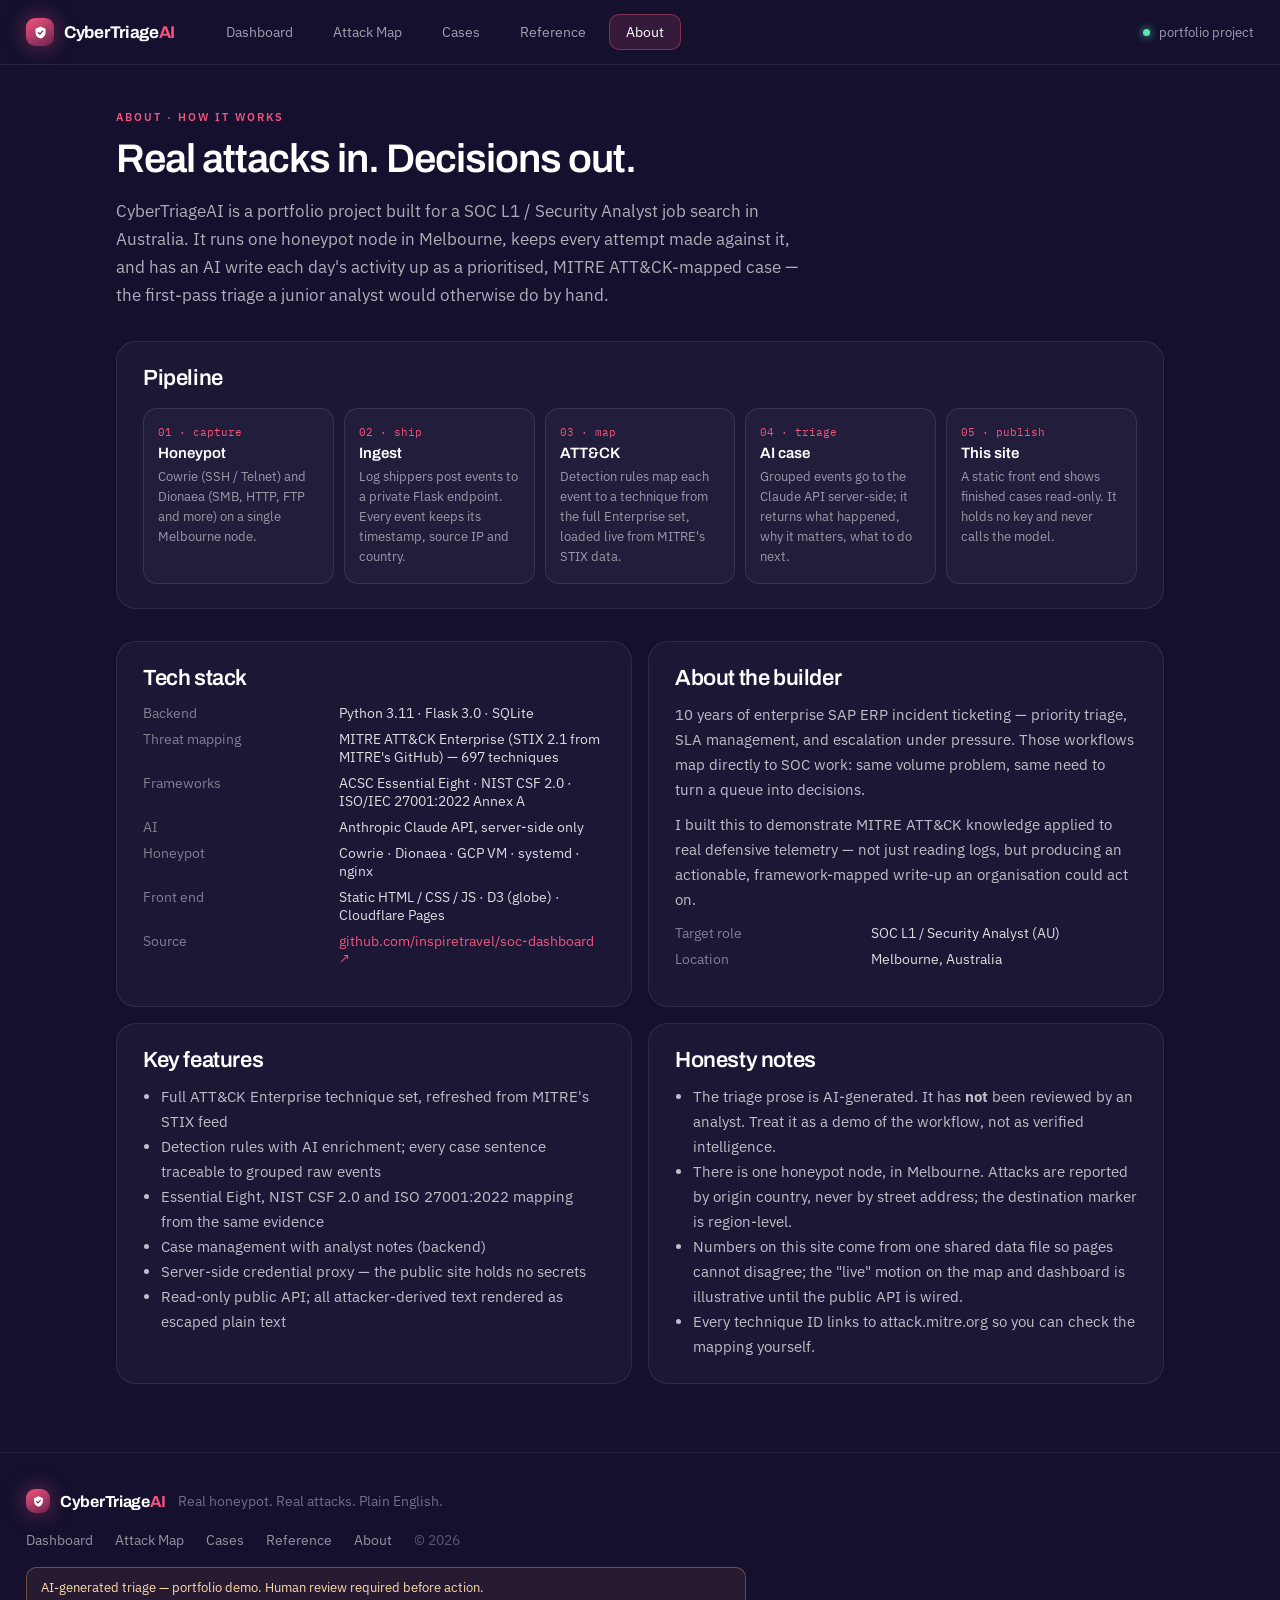
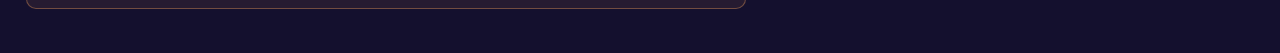
==== about.html @ eaa89131 "Static, honest CyberTriageAI front end (Deploy A) Rebuild of the Claude Design export as a deployabl" ====
<!DOCTYPE html>
<html lang="en">
<head>
<meta charset="utf-8">
<meta name="viewport" content="width=device-width, initial-scale=1">
<title>About / How it works — CyberTriageAI</title>
<meta name="description" content="Architecture, methodology and honesty notes for CyberTriageAI — a portfolio SOC triage project built on a real Melbourne honeypot.">
<link rel="preconnect" href="https://fonts.googleapis.com">
<link rel="preconnect" href="https://fonts.gstatic.com" crossorigin>
<link href="https://fonts.googleapis.com/css2?family=Archivo:wght@500;600;700&family=IBM+Plex+Sans:wght@400;500;600;700&family=IBM+Plex+Mono:wght@400;500&display=swap" rel="stylesheet">
<link rel="stylesheet" href="assets/site.css">
<style>
  main { max-width: 1100px; margin: 0 auto; padding: 40px 26px 60px; }
  h1 { font-family: Archivo, sans-serif; font-size: 40px; font-weight: 600; letter-spacing: -1px; margin: 0; line-height: 1.1; }
  h2 { font-family: Archivo, sans-serif; font-size: 22px; font-weight: 600; letter-spacing: -.4px; margin: 0 0 12px; }
  .lede { font-size: 17px; line-height: 28px; color: rgba(255,255,255,.66); max-width: 70ch; margin: 16px 0 0; }
  .grid { display: grid; grid-template-columns: repeat(2, minmax(0,1fr)); gap: 16px; margin-top: 32px; }
  .box { padding: 24px 26px; }
  .box p, .box li { font-size: 15px; line-height: 25px; color: rgba(255,255,255,.72); }
  .box p { margin: 0 0 10px; }
  .box ul { margin: 0; padding-left: 18px; }
  .flow { display: grid; grid-template-columns: repeat(5, minmax(0,1fr)); gap: 10px; margin-top: 18px; }
  .step { padding: 16px 14px; border-radius: 14px; border: 1px solid rgba(220,214,255,.12); background: rgba(220,214,255,.03); }
  .step .k { font-family: "IBM Plex Mono", monospace; font-size: 11px; color: #F2547D; }
  .step .t { font-family: Archivo, sans-serif; font-size: 15px; font-weight: 600; margin-top: 6px; }
  .step .d { font-size: 13px; line-height: 20px; color: rgba(255,255,255,.55); margin-top: 6px; }
  .kv { display: grid; grid-template-columns: 180px minmax(0,1fr); gap: 8px 16px; font-size: 14px; }
  .kv dt { color: rgba(255,255,255,.45); } .kv dd { margin: 0; color: rgba(255,255,255,.85); }
  @media (max-width: 900px) { .grid { grid-template-columns: minmax(0,1fr); } .flow { grid-template-columns: repeat(2, minmax(0,1fr)); } .kv { grid-template-columns: minmax(0,1fr); } h1 { font-size: 30px; } }
</style>
</head>
<body>

<header id="site-header"></header>

<main>
  <span class="eyebrow" style="color:#F2547D;">About · How it works</span>
  <h1 style="margin-top:12px;">Real attacks in. Decisions out.</h1>
  <p class="lede">CyberTriageAI is a portfolio project built for a SOC L1 / Security Analyst job search in Australia. It runs one honeypot node in Melbourne, keeps every attempt made against it, and has an AI write each day's activity up as a prioritised, MITRE ATT&amp;CK-mapped case — the first-pass triage a junior analyst would otherwise do by hand.</p>

  <section class="panel box" style="margin-top:32px;">
    <h2>Pipeline</h2>
    <div class="flow">
      <div class="step"><div class="k">01 · capture</div><div class="t">Honeypot</div><div class="d">Cowrie (SSH / Telnet) and Dionaea (SMB, HTTP, FTP and more) on a single Melbourne node.</div></div>
      <div class="step"><div class="k">02 · ship</div><div class="t">Ingest</div><div class="d">Log shippers post events to a private Flask endpoint. Every event keeps its timestamp, source IP and country.</div></div>
      <div class="step"><div class="k">03 · map</div><div class="t">ATT&amp;CK</div><div class="d">Detection rules map each event to a technique from the full Enterprise set, loaded live from MITRE's STIX data.</div></div>
      <div class="step"><div class="k">04 · triage</div><div class="t">AI case</div><div class="d">Grouped events go to the Claude API server-side; it returns what happened, why it matters, what to do next.</div></div>
      <div class="step"><div class="k">05 · publish</div><div class="t">This site</div><div class="d">A static front end shows finished cases read-only. It holds no key and never calls the model.</div></div>
    </div>
  </section>

  <div class="grid">
    <section class="panel box">
      <h2>Tech stack</h2>
      <dl class="kv">
        <dt>Backend</dt><dd>Python 3.11 · Flask 3.0 · SQLite</dd>
        <dt>Threat mapping</dt><dd>MITRE ATT&amp;CK Enterprise (STIX 2.1 from MITRE's GitHub) — <span id="ntech"></span> techniques</dd>
        <dt>Frameworks</dt><dd>ACSC Essential Eight · NIST CSF 2.0 · ISO/IEC 27001:2022 Annex A</dd>
        <dt>AI</dt><dd>Anthropic Claude API, server-side only</dd>
        <dt>Honeypot</dt><dd>Cowrie · Dionaea · GCP VM · systemd · nginx</dd>
        <dt>Front end</dt><dd>Static HTML / CSS / JS · D3 (globe) · Cloudflare Pages</dd>
        <dt>Source</dt><dd><a href="https://github.com/inspiretravel/soc-dashboard" target="_blank" rel="noopener noreferrer">github.com/inspiretravel/soc-dashboard ↗</a></dd>
      </dl>
    </section>

    <section class="panel box">
      <h2>About the builder</h2>
      <p>10 years of enterprise SAP ERP incident ticketing — priority triage, SLA management, and escalation under pressure. Those workflows map directly to SOC work: same volume problem, same need to turn a queue into decisions.</p>
      <p>I built this to demonstrate MITRE ATT&amp;CK knowledge applied to real defensive telemetry — not just reading logs, but producing an actionable, framework-mapped write-up an organisation could act on.</p>
      <dl class="kv" style="margin-top:12px;">
        <dt>Target role</dt><dd>SOC L1 / Security Analyst (AU)</dd>
        <dt>Location</dt><dd>Melbourne, Australia</dd>
      </dl>
    </section>

    <section class="panel box">
      <h2>Key features</h2>
      <ul>
        <li>Full ATT&amp;CK Enterprise technique set, refreshed from MITRE's STIX feed</li>
        <li>Detection rules with AI enrichment; every case sentence traceable to grouped raw events</li>
        <li>Essential Eight, NIST CSF 2.0 and ISO 27001:2022 mapping from the same evidence</li>
        <li>Case management with analyst notes (backend)</li>
        <li>Server-side credential proxy — the public site holds no secrets</li>
        <li>Read-only public API; all attacker-derived text rendered as escaped plain text</li>
      </ul>
    </section>

    <section class="panel box">
      <h2>Honesty notes</h2>
      <ul>
        <li>The triage prose is AI-generated. It has <strong>not</strong> been reviewed by an analyst. Treat it as a demo of the workflow, not as verified intelligence.</li>
        <li>There is one honeypot node, in Melbourne. Attacks are reported by origin country, never by street address; the destination marker is region-level.</li>
        <li>Numbers on this site come from one shared data file so pages cannot disagree; the "live" motion on the map and dashboard is illustrative until the public API is wired.</li>
        <li>Every technique ID links to attack.mitre.org so you can check the mapping yourself.</li>
      </ul>
    </section>
  </div>
</main>

<footer id="site-footer"></footer>

<script src="assets/data.js"></script>
<script src="assets/figures.js"></script>
<script src="assets/site.js"></script>
<script>
  Site.renderHeader("about.html", Site.livePill("portfolio project"));
  Site.renderFooter();
  Site.$("ntech").textContent = Site.fmt(window.DATA.mitreTechniqueCount);
</script>
</body>
</html>
---- assets/site.css ----
/* CyberTriageAI — shared design tokens (kept from the Claude Design export). */
* { box-sizing: border-box; }
html { color-scheme: dark; }
body { margin: 0; background: #14102E; color: #fff; font-family: "IBM Plex Sans", system-ui, sans-serif; -webkit-font-smoothing: antialiased; }
a { color: #F2547D; text-decoration: none; }
a:hover { color: #FF87A6; }
a:focus-visible, button:focus-visible, [tabindex]:focus-visible { outline: 2px solid #FF87A6; outline-offset: 2px; border-radius: 6px; }
@media (prefers-reduced-motion: reduce) {
  *, *::before, *::after { animation-duration: .001ms !important; animation-iteration-count: 1 !important; transition-duration: .001ms !important; }
}
@keyframes pulse { 0%, 100% { opacity: 1; } 50% { opacity: .3; } }
@keyframes rise { from { opacity: 0; transform: translateY(10px); } to { opacity: 1; transform: none; } }

.panel { border: 1px solid rgba(220,214,255,.10); border-radius: 20px; background: rgba(220,214,255,.035); }
.eyebrow { white-space: nowrap; font-size: 11px; font-weight: 600; letter-spacing: 2px; text-transform: uppercase; color: rgba(255,255,255,.45); }
.mono { font-family: "IBM Plex Mono", ui-monospace, Menlo, monospace; }
.chip { font-size: 11px; font-weight: 600; letter-spacing: .6px; border-radius: 6px; padding: 2px 7px; white-space: nowrap; }
.mitre { color: #F2547D; }
a.mitre:hover { color: #FF87A6; text-decoration: underline; text-underline-offset: 3px; }
.btn { white-space: nowrap; cursor: pointer; font-family: "IBM Plex Sans", sans-serif; font-size: 13px; font-weight: 500; border-radius: 50px; padding: 10px 18px; border: 1px solid rgba(255,255,255,.18); background: rgba(255,255,255,.05); color: #fff; transition: background .3s, border-color .3s; }
.btn:hover { background: rgba(242,84,125,.2); border-color: rgba(242,84,125,.55); }
.btn[data-primary] { background: #F2547D; border-color: #F2547D; color: #150F2C; font-weight: 600; }
.btn[data-primary]:hover { background: #FF87A6; border-color: #FF87A6; }
.bar { height: 4px; border-radius: 3px; background: rgba(255,255,255,.09); overflow: hidden; }
.bar > i { display: block; height: 100%; border-radius: 3px; width: 0; transition: width .9s cubic-bezier(.22,1,.36,1); }
.pill { display: inline-flex; align-items: center; gap: 9px; font-size: 13px; color: rgba(255,255,255,.6); }
.pill .dot { width: 7px; height: 7px; border-radius: 50%; animation: pulse 2s ease-in-out infinite; }
.demo-tag { display: inline-block; font-size: 10px; font-weight: 600; letter-spacing: 1.2px; text-transform: uppercase; color: rgba(255,255,255,.5); border: 1px solid rgba(255,255,255,.18); border-radius: 5px; padding: 2px 7px; white-space: nowrap; }
.ps-fill { color: #FFA85C; font-size: .55em; letter-spacing: 0; font-family: "IBM Plex Mono", monospace; }

/* header */
#site-header { display: flex; align-items: center; justify-content: space-between; gap: 24px; padding: 14px 26px; border-bottom: 1px solid rgba(255,255,255,.08); }
.hdr-left { display: flex; align-items: center; gap: 34px; }
.hdr-right { display: flex; align-items: center; gap: 12px; }
.brand { display: inline-flex; align-items: center; gap: 10px; color: #fff; }
.brand:hover { color: #fff; }
.brand-mark { display: inline-flex; align-items: center; justify-content: center; border-radius: 9px; background: linear-gradient(150deg,#F2547D,#6A2350); box-shadow: 0 0 22px rgba(242,84,125,.45); }
.brand-name { font-family: Archivo, sans-serif; font-size: 17px; font-weight: 700; letter-spacing: -.3px; }
#site-header nav { display: flex; align-items: center; gap: 6px; }
.tab { white-space: nowrap; padding: 8px 16px; border-radius: 10px; font-size: 14px; color: rgba(255,255,255,.6); border: 1px solid transparent; transition: background .3s, color .3s, border-color .3s; }
.tab:hover { color: #fff; background: rgba(255,255,255,.05); }
.tab[data-active] { background: rgba(242,84,125,.15); border-color: rgba(242,84,125,.4); color: #fff; }
@media (max-width: 1100px) { #site-header nav { display: none; } }

/* footer */
#site-footer { background: #14102E; padding: 36px 26px 44px; border-top: 1px solid rgba(255,255,255,.07); margin-top: 8px; }
.foot-inner { max-width: 1280px; margin: 0 auto; display: flex; flex-direction: column; gap: 18px; }
.foot-brand { display: flex; align-items: center; gap: 12px; flex-wrap: wrap; }
.foot-brand .brand-name { font-size: 16px; }
.foot-tag { font-size: 14px; color: rgba(255,255,255,.4); }
.foot-links { display: flex; align-items: center; gap: 22px; flex-wrap: wrap; font-size: 14px; }
.foot-links a { color: rgba(255,255,255,.55); white-space: nowrap; }
.foot-links a:hover { color: #fff; }
.foot-copy { color: rgba(255,255,255,.3); }
.disclaimer { margin: 0; font-size: 13px; line-height: 20px; color: #FFD9A8; border: 1px solid rgba(255,168,92,.35); background: rgba(255,168,92,.08); border-radius: 10px; padding: 10px 14px; max-width: 720px; }

/* embedded in index.html frame: hide chrome */
html[data-embedded] { overflow: hidden; }
html[data-embedded] #site-header, html[data-embedded] #site-footer { display: none; }
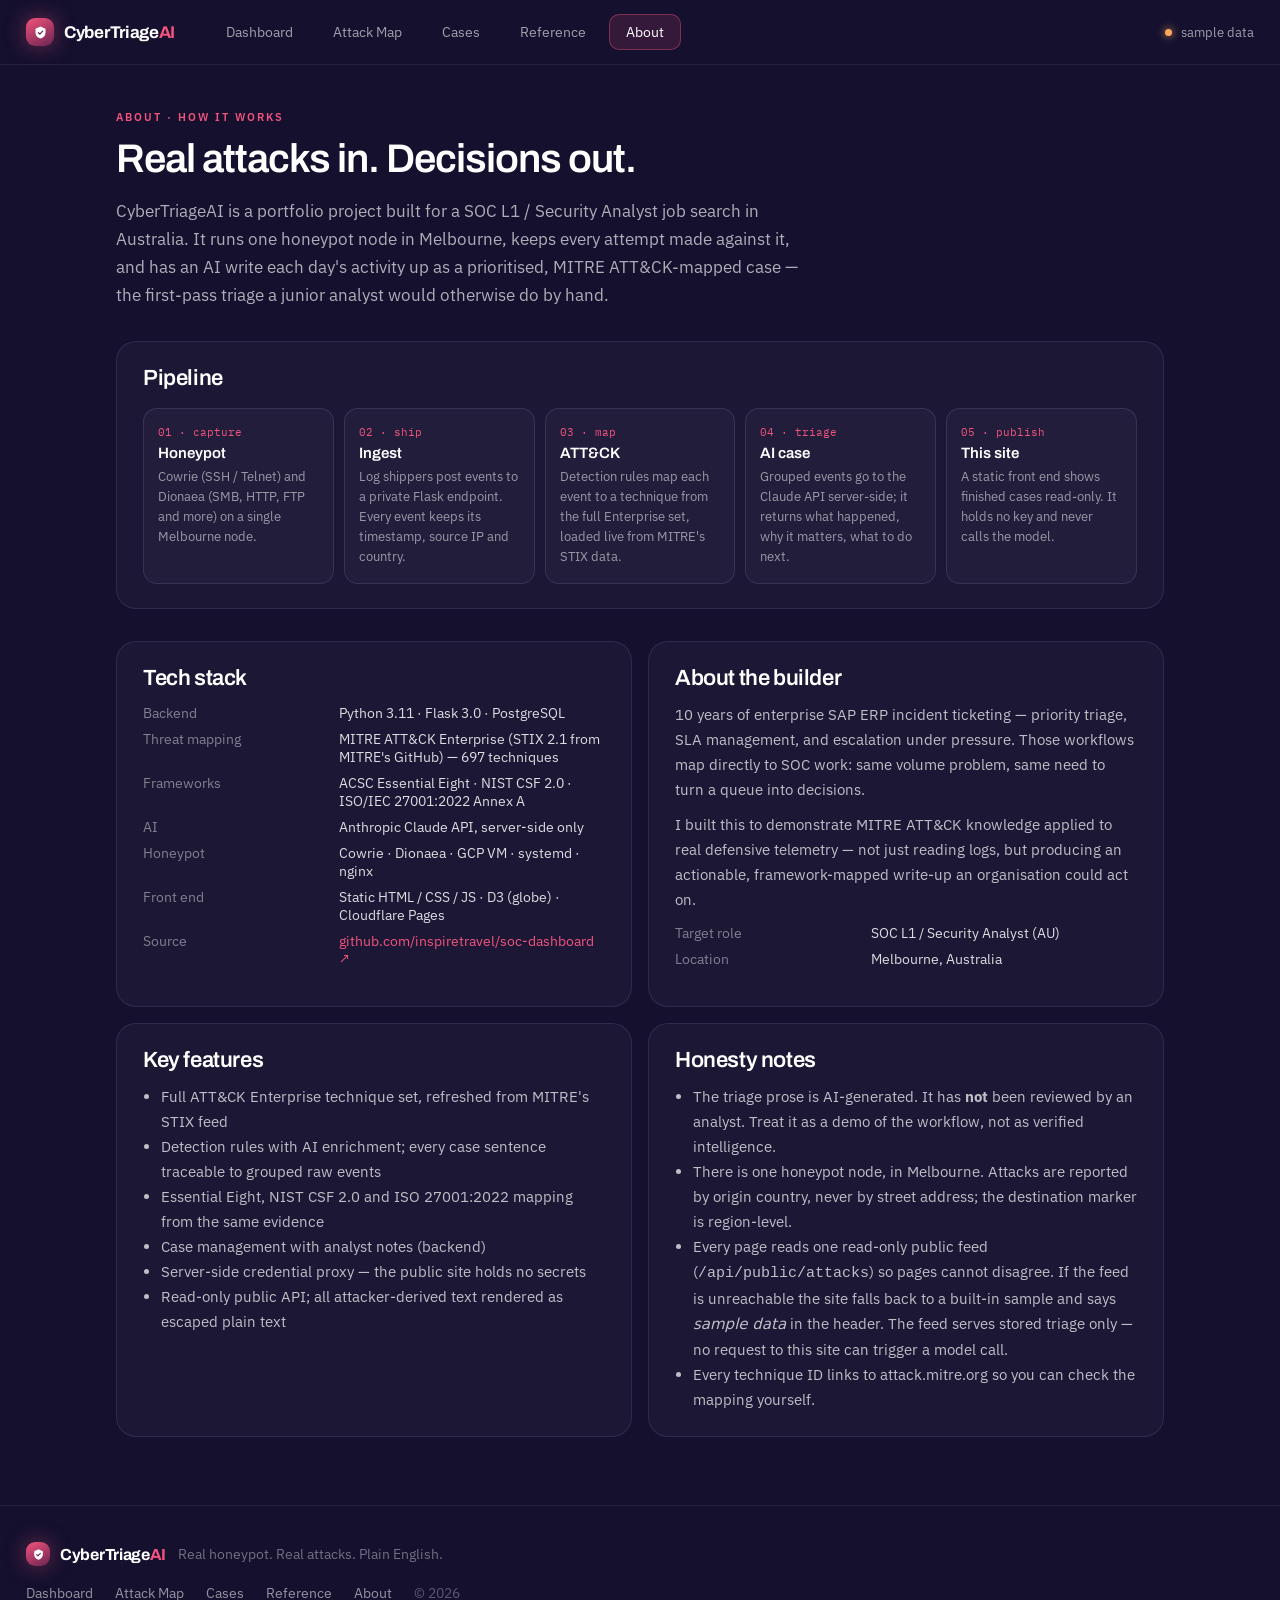
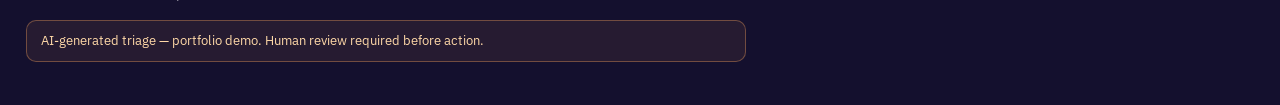
==== commit 263c402e: "feat: consume GET /api/public/attacks with graceful sample fallback - assets/config.js: apiUrl (no s" ====
--- a/about.html
+++ b/about.html
@@ -53,7 +53,7 @@
     <section class="panel box">
       <h2>Tech stack</h2>
       <dl class="kv">
-        <dt>Backend</dt><dd>Python 3.11 · Flask 3.0 · SQLite</dd>
+        <dt>Backend</dt><dd>Python 3.11 · Flask 3.0 · PostgreSQL</dd>
         <dt>Threat mapping</dt><dd>MITRE ATT&amp;CK Enterprise (STIX 2.1 from MITRE's GitHub) — <span id="ntech"></span> techniques</dd>
         <dt>Frameworks</dt><dd>ACSC Essential Eight · NIST CSF 2.0 · ISO/IEC 27001:2022 Annex A</dd>
         <dt>AI</dt><dd>Anthropic Claude API, server-side only</dd>
@@ -90,7 +90,7 @@
       <ul>
         <li>The triage prose is AI-generated. It has <strong>not</strong> been reviewed by an analyst. Treat it as a demo of the workflow, not as verified intelligence.</li>
         <li>There is one honeypot node, in Melbourne. Attacks are reported by origin country, never by street address; the destination marker is region-level.</li>
-        <li>Numbers on this site come from one shared data file so pages cannot disagree; the "live" motion on the map and dashboard is illustrative until the public API is wired.</li>
+        <li>Every page reads one read-only public feed (<code>/api/public/attacks</code>) so pages cannot disagree. If the feed is unreachable the site falls back to a built-in sample and says <em>sample data</em> in the header. The feed serves stored triage only — no request to this site can trigger a model call.</li>
         <li>Every technique ID links to attack.mitre.org so you can check the mapping yourself.</li>
       </ul>
     </section>
@@ -99,13 +99,16 @@
 
 <footer id="site-footer"></footer>
 
+<script src="assets/config.js"></script>
 <script src="assets/data.js"></script>
 <script src="assets/figures.js"></script>
 <script src="assets/site.js"></script>
 <script>
-  Site.renderHeader("about.html", Site.livePill("portfolio project"));
-  Site.renderFooter();
-  Site.$("ntech").textContent = Site.fmt(window.DATA.mitreTechniqueCount);
+  Site.ready(function () {
+    Site.renderHeader("about.html", Site.sourceBadge());
+    Site.renderFooter();
+    Site.$("ntech").textContent = Site.fmt(Site.data().mitreTechniqueCount);
+  });
 </script>
 </body>
 </html>
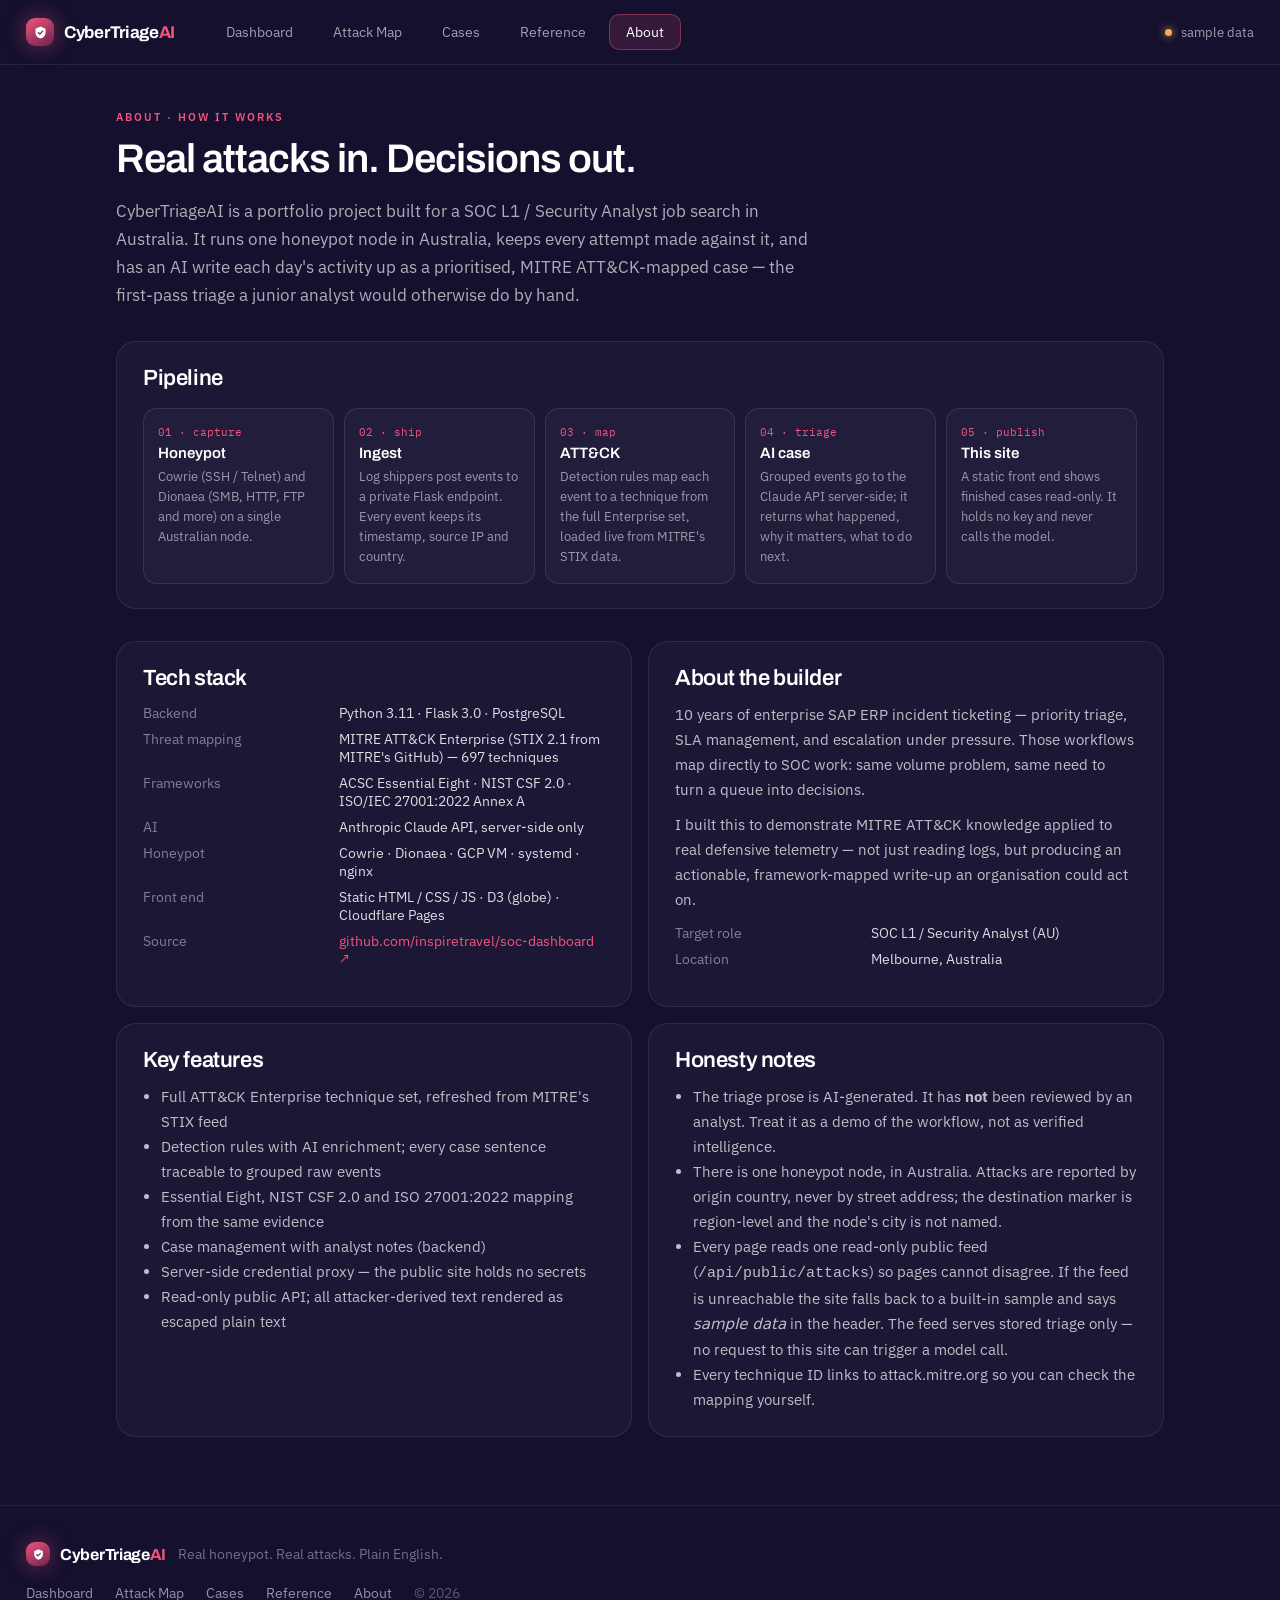
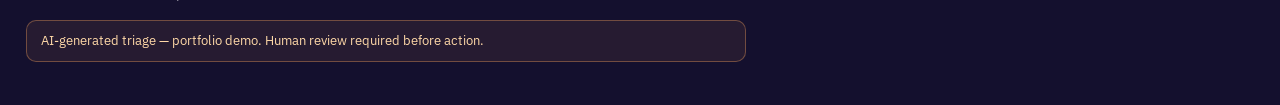
==== commit e98bfa02: "fix: stop naming the honeypot city; today-detected card + range toggle; hourly attack chart Fix 1 — " ====
--- a/about.html
+++ b/about.html
@@ -4,7 +4,7 @@
 <meta charset="utf-8">
 <meta name="viewport" content="width=device-width, initial-scale=1">
 <title>About / How it works — CyberTriageAI</title>
-<meta name="description" content="Architecture, methodology and honesty notes for CyberTriageAI — a portfolio SOC triage project built on a real Melbourne honeypot.">
+<meta name="description" content="Architecture, methodology and honesty notes for CyberTriageAI — a portfolio SOC triage project built on a real Australian honeypot.">
 <link rel="preconnect" href="https://fonts.googleapis.com">
 <link rel="preconnect" href="https://fonts.gstatic.com" crossorigin>
 <link href="https://fonts.googleapis.com/css2?family=Archivo:wght@500;600;700&family=IBM+Plex+Sans:wght@400;500;600;700&family=IBM+Plex+Mono:wght@400;500&display=swap" rel="stylesheet">
@@ -36,12 +36,12 @@
 <main>
   <span class="eyebrow" style="color:#F2547D;">About · How it works</span>
   <h1 style="margin-top:12px;">Real attacks in. Decisions out.</h1>
-  <p class="lede">CyberTriageAI is a portfolio project built for a SOC L1 / Security Analyst job search in Australia. It runs one honeypot node in Melbourne, keeps every attempt made against it, and has an AI write each day's activity up as a prioritised, MITRE ATT&amp;CK-mapped case — the first-pass triage a junior analyst would otherwise do by hand.</p>
+  <p class="lede">CyberTriageAI is a portfolio project built for a SOC L1 / Security Analyst job search in Australia. It runs one honeypot node in Australia, keeps every attempt made against it, and has an AI write each day's activity up as a prioritised, MITRE ATT&amp;CK-mapped case — the first-pass triage a junior analyst would otherwise do by hand.</p>
 
   <section class="panel box" style="margin-top:32px;">
     <h2>Pipeline</h2>
     <div class="flow">
-      <div class="step"><div class="k">01 · capture</div><div class="t">Honeypot</div><div class="d">Cowrie (SSH / Telnet) and Dionaea (SMB, HTTP, FTP and more) on a single Melbourne node.</div></div>
+      <div class="step"><div class="k">01 · capture</div><div class="t">Honeypot</div><div class="d">Cowrie (SSH / Telnet) and Dionaea (SMB, HTTP, FTP and more) on a single Australian node.</div></div>
       <div class="step"><div class="k">02 · ship</div><div class="t">Ingest</div><div class="d">Log shippers post events to a private Flask endpoint. Every event keeps its timestamp, source IP and country.</div></div>
       <div class="step"><div class="k">03 · map</div><div class="t">ATT&amp;CK</div><div class="d">Detection rules map each event to a technique from the full Enterprise set, loaded live from MITRE's STIX data.</div></div>
       <div class="step"><div class="k">04 · triage</div><div class="t">AI case</div><div class="d">Grouped events go to the Claude API server-side; it returns what happened, why it matters, what to do next.</div></div>
@@ -89,7 +89,7 @@
       <h2>Honesty notes</h2>
       <ul>
         <li>The triage prose is AI-generated. It has <strong>not</strong> been reviewed by an analyst. Treat it as a demo of the workflow, not as verified intelligence.</li>
-        <li>There is one honeypot node, in Melbourne. Attacks are reported by origin country, never by street address; the destination marker is region-level.</li>
+        <li>There is one honeypot node, in Australia. Attacks are reported by origin country, never by street address; the destination marker is region-level and the node's city is not named.</li>
         <li>Every page reads one read-only public feed (<code>/api/public/attacks</code>) so pages cannot disagree. If the feed is unreachable the site falls back to a built-in sample and says <em>sample data</em> in the header. The feed serves stored triage only — no request to this site can trigger a model call.</li>
         <li>Every technique ID links to attack.mitre.org so you can check the mapping yourself.</li>
       </ul>
--- a/assets/site.css
+++ b/assets/site.css
@@ -15,7 +15,7 @@
 .eyebrow { white-space: nowrap; font-size: 11px; font-weight: 600; letter-spacing: 2px; text-transform: uppercase; color: rgba(255,255,255,.45); }
 .mono { font-family: "IBM Plex Mono", ui-monospace, Menlo, monospace; }
 .chip { font-size: 11px; font-weight: 600; letter-spacing: .6px; border-radius: 6px; padding: 2px 7px; white-space: nowrap; }
-.mitre { color: #F2547D; }
+.mitre { color: #F2547D; display: inline-block; padding: 9px 4px; margin: -9px -4px; }
 a.mitre:hover { color: #FF87A6; text-decoration: underline; text-underline-offset: 3px; }
 .btn { white-space: nowrap; cursor: pointer; font-family: "IBM Plex Sans", sans-serif; font-size: 13px; font-weight: 500; border-radius: 50px; padding: 10px 18px; border: 1px solid rgba(255,255,255,.18); background: rgba(255,255,255,.05); color: #fff; transition: background .3s, border-color .3s; }
 .btn:hover { background: rgba(242,84,125,.2); border-color: rgba(242,84,125,.55); }
@@ -28,10 +28,17 @@
 .demo-tag { display: inline-block; font-size: 10px; font-weight: 600; letter-spacing: 1.2px; text-transform: uppercase; color: rgba(255,255,255,.5); border: 1px solid rgba(255,255,255,.18); border-radius: 5px; padding: 2px 7px; white-space: nowrap; }
 .ps-fill { color: #FFA85C; font-size: .55em; letter-spacing: 0; font-family: "IBM Plex Mono", monospace; }
 
+/* range selector — day / week / month / all, shared by dashboard/cases/reference */
+.rangesel { display: flex; gap: 8px; flex-wrap: wrap; }
+.rangesel button { white-space: nowrap; cursor: pointer; font-family: "IBM Plex Sans", sans-serif; font-size: 13px; font-weight: 500; color: rgba(255,255,255,.62); background: transparent; border: 1px solid rgba(255,255,255,.14); border-radius: 50px; padding: 8px 16px; transition: all .3s cubic-bezier(.22,1,.36,1); }
+.rangesel button:hover { color: #fff; border-color: rgba(242,84,125,.5); }
+.rangesel button[aria-pressed="true"] { background: #F2547D; border-color: #F2547D; color: #150F2C; font-weight: 600; }
+.rangesel button[disabled] { opacity: .5; cursor: default; pointer-events: none; }
+
 /* header */
-#site-header { display: flex; align-items: center; justify-content: space-between; gap: 24px; padding: 14px 26px; border-bottom: 1px solid rgba(255,255,255,.08); }
+#site-header { display: flex; flex-wrap: wrap; align-items: center; justify-content: space-between; gap: 12px 24px; padding: 14px 26px; border-bottom: 1px solid rgba(255,255,255,.08); }
 .hdr-left { display: flex; align-items: center; gap: 34px; }
-.hdr-right { display: flex; align-items: center; gap: 12px; }
+.hdr-right { display: flex; flex-wrap: wrap; align-items: center; justify-content: flex-end; gap: 8px 12px; }
 .brand { display: inline-flex; align-items: center; gap: 10px; color: #fff; }
 .brand:hover { color: #fff; }
 .brand-mark { display: inline-flex; align-items: center; justify-content: center; border-radius: 9px; background: linear-gradient(150deg,#F2547D,#6A2350); box-shadow: 0 0 22px rgba(242,84,125,.45); }
@@ -49,7 +56,7 @@
 .foot-brand .brand-name { font-size: 16px; }
 .foot-tag { font-size: 14px; color: rgba(255,255,255,.4); }
 .foot-links { display: flex; align-items: center; gap: 22px; flex-wrap: wrap; font-size: 14px; }
-.foot-links a { color: rgba(255,255,255,.55); white-space: nowrap; }
+.foot-links a { color: rgba(255,255,255,.55); white-space: nowrap; display: inline-block; padding: 10px 2px; margin: -10px -2px; }
 .foot-links a:hover { color: #fff; }
 .foot-copy { color: rgba(255,255,255,.3); }
 .disclaimer { margin: 0; font-size: 13px; line-height: 20px; color: #FFD9A8; border: 1px solid rgba(255,168,92,.35); background: rgba(255,168,92,.08); border-radius: 10px; padding: 10px 14px; max-width: 720px; }
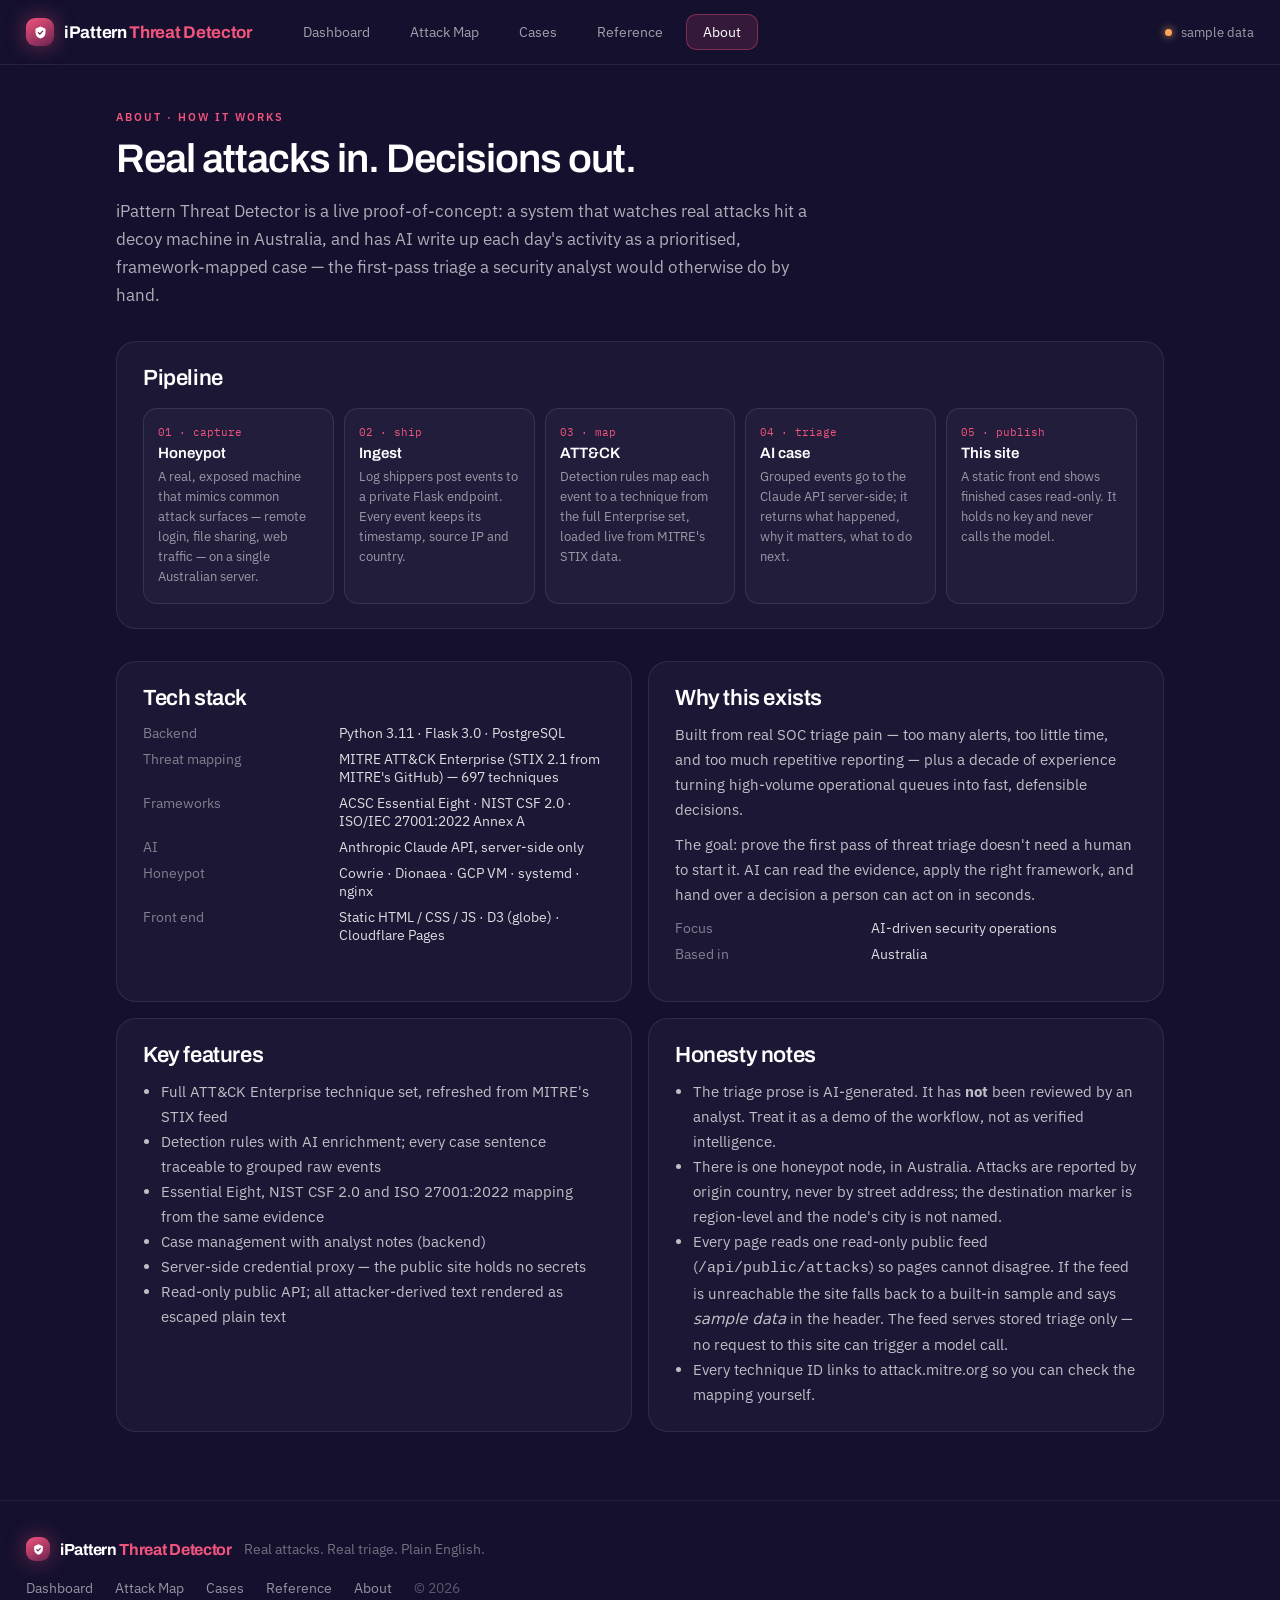
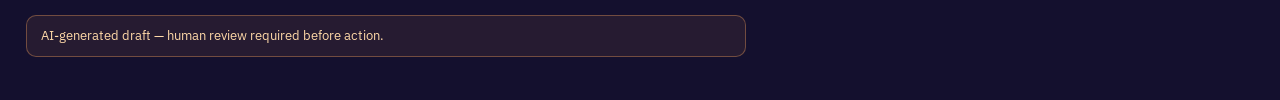
==== commit e07e7668: "copy: rebrand to iPattern Threat Detector; remove personal/source exposure Words-only pass from the " ====
--- a/about.html
+++ b/about.html
@@ -3,8 +3,8 @@
 <head>
 <meta charset="utf-8">
 <meta name="viewport" content="width=device-width, initial-scale=1">
-<title>About / How it works — CyberTriageAI</title>
-<meta name="description" content="Architecture, methodology and honesty notes for CyberTriageAI — a portfolio SOC triage project built on a real Australian honeypot.">
+<title>About / How it works — iPattern Threat Detector</title>
+<meta name="description" content="Architecture, methodology and honesty notes for iPattern Threat Detector — a live SOC triage proof-of-concept built on a real Australian honeypot.">
 <link rel="preconnect" href="https://fonts.googleapis.com">
 <link rel="preconnect" href="https://fonts.gstatic.com" crossorigin>
 <link href="https://fonts.googleapis.com/css2?family=Archivo:wght@500;600;700&family=IBM+Plex+Sans:wght@400;500;600;700&family=IBM+Plex+Mono:wght@400;500&display=swap" rel="stylesheet">
@@ -36,12 +36,12 @@
 <main>
   <span class="eyebrow" style="color:#F2547D;">About · How it works</span>
   <h1 style="margin-top:12px;">Real attacks in. Decisions out.</h1>
-  <p class="lede">CyberTriageAI is a portfolio project built for a SOC L1 / Security Analyst job search in Australia. It runs one honeypot node in Australia, keeps every attempt made against it, and has an AI write each day's activity up as a prioritised, MITRE ATT&amp;CK-mapped case — the first-pass triage a junior analyst would otherwise do by hand.</p>
+  <p class="lede">iPattern Threat Detector is a live proof-of-concept: a system that watches real attacks hit a decoy machine in Australia, and has AI write up each day's activity as a prioritised, framework-mapped case — the first-pass triage a security analyst would otherwise do by hand.</p>
 
   <section class="panel box" style="margin-top:32px;">
     <h2>Pipeline</h2>
     <div class="flow">
-      <div class="step"><div class="k">01 · capture</div><div class="t">Honeypot</div><div class="d">Cowrie (SSH / Telnet) and Dionaea (SMB, HTTP, FTP and more) on a single Australian node.</div></div>
+      <div class="step"><div class="k">01 · capture</div><div class="t">Honeypot</div><div class="d">A real, exposed machine that mimics common attack surfaces — remote login, file sharing, web traffic — on a single Australian server.</div></div>
       <div class="step"><div class="k">02 · ship</div><div class="t">Ingest</div><div class="d">Log shippers post events to a private Flask endpoint. Every event keeps its timestamp, source IP and country.</div></div>
       <div class="step"><div class="k">03 · map</div><div class="t">ATT&amp;CK</div><div class="d">Detection rules map each event to a technique from the full Enterprise set, loaded live from MITRE's STIX data.</div></div>
       <div class="step"><div class="k">04 · triage</div><div class="t">AI case</div><div class="d">Grouped events go to the Claude API server-side; it returns what happened, why it matters, what to do next.</div></div>
@@ -59,17 +59,16 @@
         <dt>AI</dt><dd>Anthropic Claude API, server-side only</dd>
         <dt>Honeypot</dt><dd>Cowrie · Dionaea · GCP VM · systemd · nginx</dd>
         <dt>Front end</dt><dd>Static HTML / CSS / JS · D3 (globe) · Cloudflare Pages</dd>
-        <dt>Source</dt><dd><a href="https://github.com/inspiretravel/soc-dashboard" target="_blank" rel="noopener noreferrer">github.com/inspiretravel/soc-dashboard ↗</a></dd>
       </dl>
     </section>
 
     <section class="panel box">
-      <h2>About the builder</h2>
-      <p>10 years of enterprise SAP ERP incident ticketing — priority triage, SLA management, and escalation under pressure. Those workflows map directly to SOC work: same volume problem, same need to turn a queue into decisions.</p>
-      <p>I built this to demonstrate MITRE ATT&amp;CK knowledge applied to real defensive telemetry — not just reading logs, but producing an actionable, framework-mapped write-up an organisation could act on.</p>
+      <h2>Why this exists</h2>
+      <p>Built from real SOC triage pain — too many alerts, too little time, and too much repetitive reporting — plus a decade of experience turning high-volume operational queues into fast, defensible decisions.</p>
+      <p>The goal: prove the first pass of threat triage doesn't need a human to start it. AI can read the evidence, apply the right framework, and hand over a decision a person can act on in seconds.</p>
       <dl class="kv" style="margin-top:12px;">
-        <dt>Target role</dt><dd>SOC L1 / Security Analyst (AU)</dd>
-        <dt>Location</dt><dd>Melbourne, Australia</dd>
+        <dt>Focus</dt><dd>AI-driven security operations</dd>
+        <dt>Based in</dt><dd>Australia</dd>
       </dl>
     </section>
 
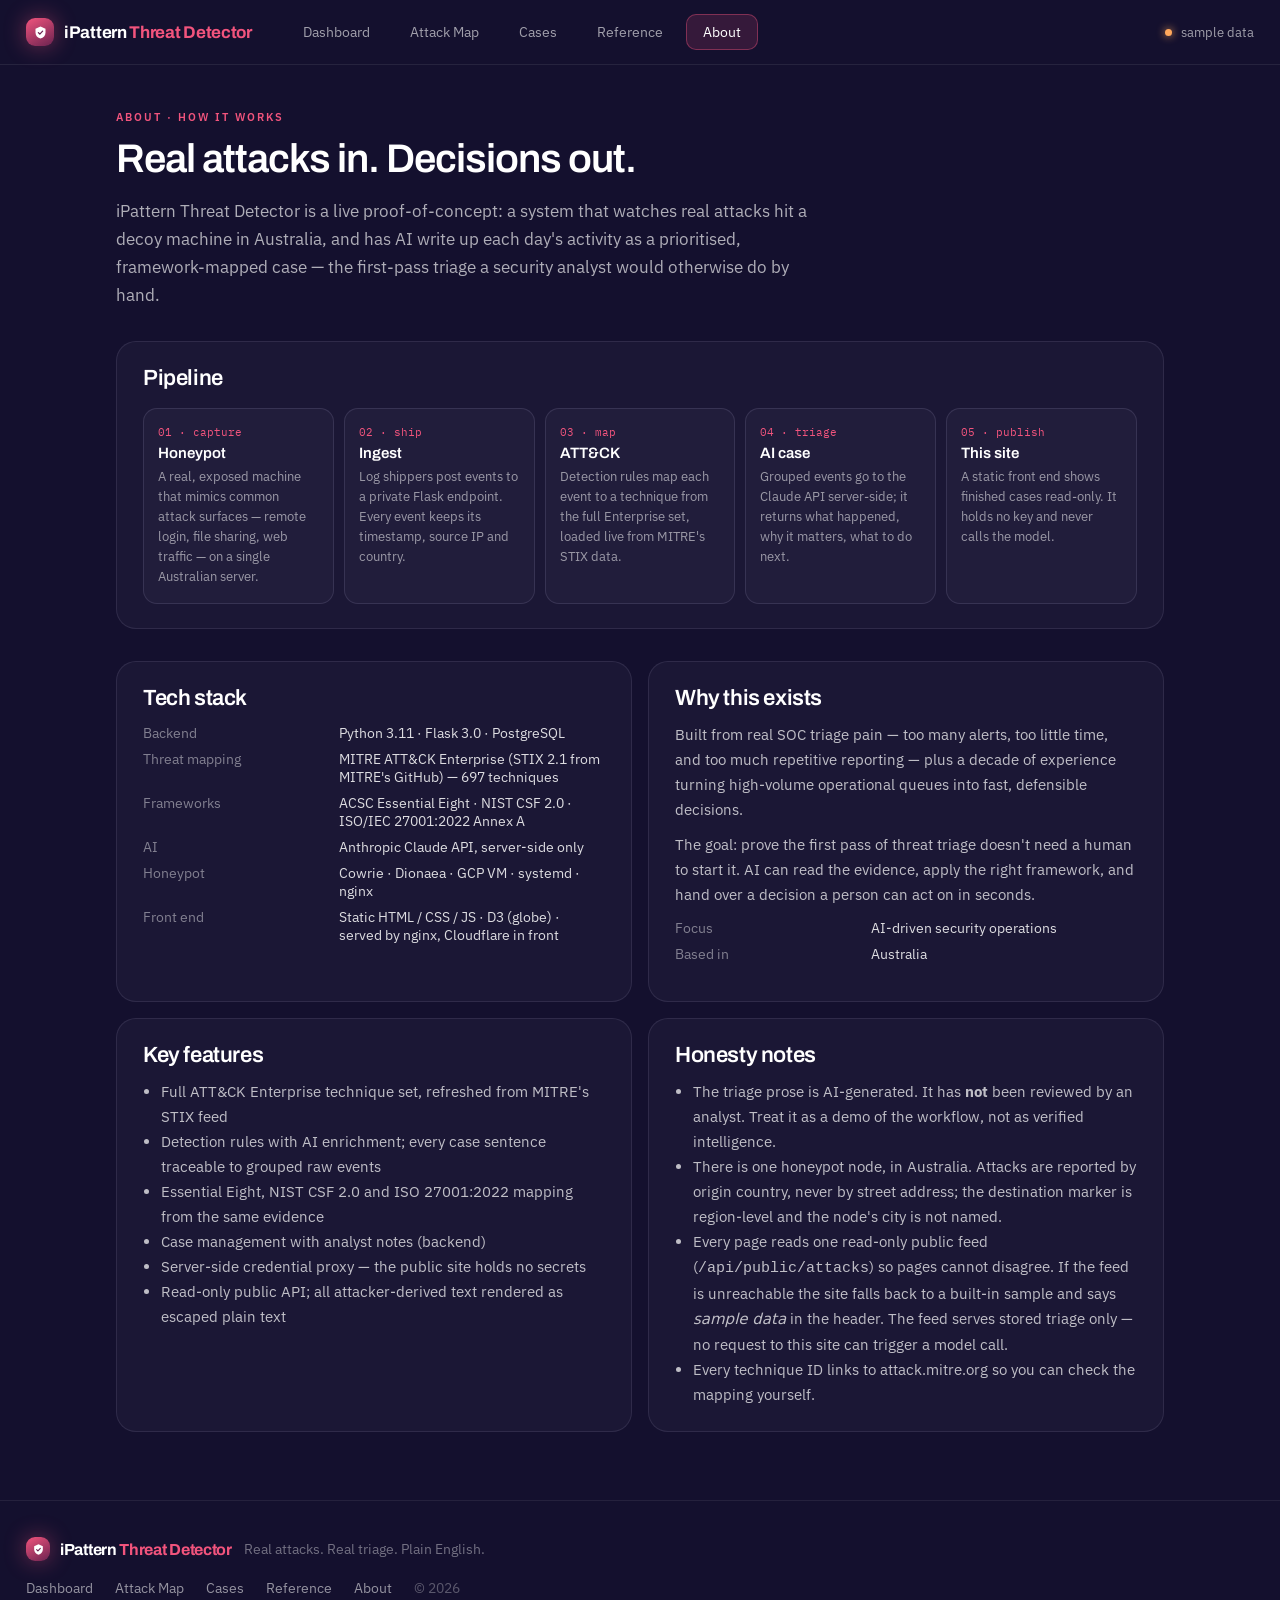
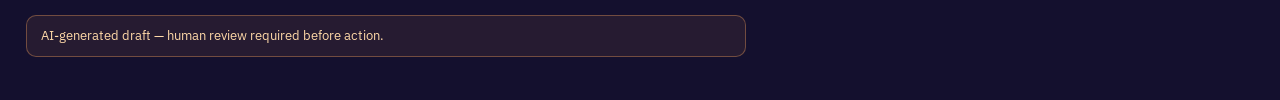
==== commit cded1398: "about: front end is nginx on the VM, not Cloudflare Pages The tech stack card claimed Cloudflare Pag" ====
--- a/about.html
+++ b/about.html
@@ -58,7 +58,7 @@
         <dt>Frameworks</dt><dd>ACSC Essential Eight · NIST CSF 2.0 · ISO/IEC 27001:2022 Annex A</dd>
         <dt>AI</dt><dd>Anthropic Claude API, server-side only</dd>
         <dt>Honeypot</dt><dd>Cowrie · Dionaea · GCP VM · systemd · nginx</dd>
-        <dt>Front end</dt><dd>Static HTML / CSS / JS · D3 (globe) · Cloudflare Pages</dd>
+        <dt>Front end</dt><dd>Static HTML / CSS / JS · D3 (globe) · served by nginx, Cloudflare in front</dd>
       </dl>
     </section>
 
--- a/assets/site.css
+++ b/assets/site.css
@@ -1,4 +1,4 @@
-/* CyberTriageAI — shared design tokens (kept from the Claude Design export). */
+/* iPattern Threat Detector — shared design tokens (kept from the Claude Design export). */
 * { box-sizing: border-box; }
 html { color-scheme: dark; }
 body { margin: 0; background: #14102E; color: #fff; font-family: "IBM Plex Sans", system-ui, sans-serif; -webkit-font-smoothing: antialiased; }
